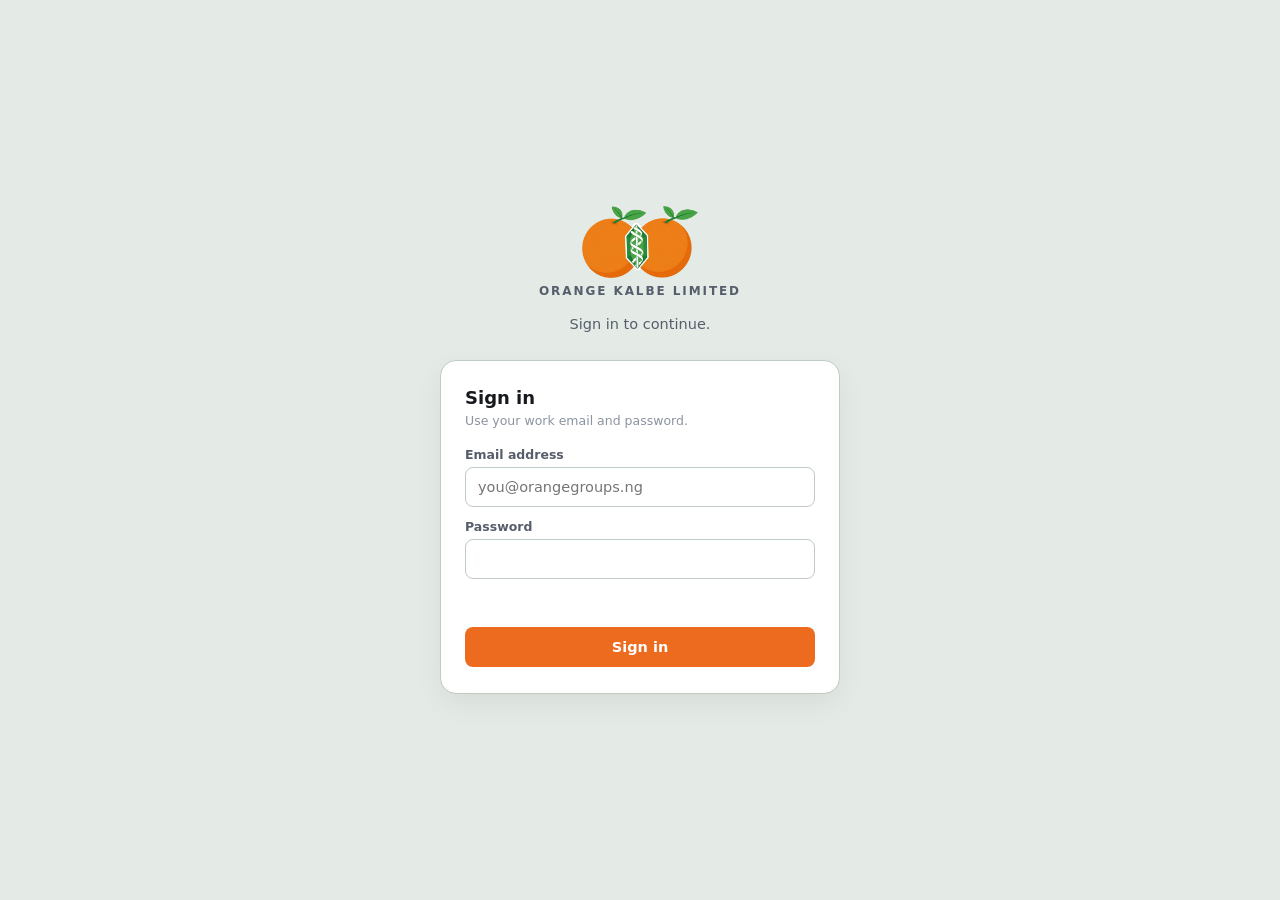
==== index.html @ 8e51a4b5 "Unify round + Engineering round 043 + QSync sign-off in the console (migrations 043-053, live 8 Nov " ====
<!DOCTYPE html>
<html lang="en">
<head>
<meta charset="UTF-8">
<link rel="icon" type="image/png" href="logo.png">
<meta name="viewport" content="width=device-width, initial-scale=1">
<title>OKL Console</title>
<style>
  :root{
    --brand:#ED6B1F; --brand-600:#D75E15;
    --bg:#E4EAE5; --surface:#FFFFFF; --line:#BFCAC2;
    --text:#16191D; --text-2:#565E6B; --text-3:#8A93A0; --danger:#B3261E;
    --r:12px; --r-lg:16px;
    --font:"Inter","Segoe UI",system-ui,-apple-system,"Helvetica Neue",Arial,sans-serif;
  }
  *,*::before,*::after{box-sizing:border-box}
  body{margin:0;min-height:100vh;background:var(--bg);color:var(--text);font-family:var(--font);
    display:flex;align-items:center;justify-content:center;padding:24px}
  .wrap{max-width:760px;width:100%;text-align:center}
  .brand-logo{display:block;margin:0 auto 6px;height:72px;width:auto}
  .brand-name{text-align:center;font-size:12px;font-weight:700;letter-spacing:.16em;color:var(--text-2);margin:0 0 18px}
  h1{font-size:26px;margin:0 0 8px;letter-spacing:-.02em}
  p.sub{color:var(--text-2);font-size:14.5px;margin:0 0 28px}
  .grid{display:grid;grid-template-columns:repeat(auto-fit,minmax(220px,1fr));gap:16px}
  a.tile{display:block;background:var(--surface);border:1px solid var(--line);border-top:5px solid var(--brand);box-shadow:0 2px 8px rgba(11,59,34,.12);border-radius:var(--r-lg);
    padding:26px 22px;text-decoration:none;color:var(--text);transition:.16s ease;text-align:left}
  a.tile:hover{border-color:var(--brand);box-shadow:0 8px 24px rgba(16,25,20,.08);transform:translateY(-2px)}
  .tile h3{margin:0;font-size:17px;color:#0F5132}
  .tile p{margin:0;font-size:13px;color:var(--text-3);line-height:1.5}
  .badge{display:inline-block;margin-top:12px;font-size:11px;font-weight:700;letter-spacing:.04em;
    text-transform:uppercase;color:var(--brand-600)}
  footer{margin-top:34px;font-size:11.5px;color:var(--text-3)}
  .card{border-top:5px solid #0F5132;background:var(--surface);border:1px solid var(--line);border-radius:var(--r-lg);padding:26px 24px;text-align:left;
    max-width:400px;margin:0 auto;box-shadow:0 10px 28px rgba(16,25,20,.06)}
  .card h2{margin:0 0 4px;font-size:18px}
  .card .hint{font-size:12.5px;color:var(--text-3);margin:0 0 16px;line-height:1.5}
  label{display:block;font-size:12.5px;font-weight:600;margin:12px 0 5px;color:var(--text-2)}
  input{width:100%;padding:11px 12px;border:1px solid var(--line);border-radius:8px;font:inherit;font-size:14.5px;background:#fff}
  input:focus{outline:2px solid rgba(237,107,31,.35);border-color:var(--brand)}
  button{font:inherit;cursor:pointer}
  .btn{width:100%;margin-top:18px;padding:12px;border:0;border-radius:8px;background:var(--brand);color:#fff;font-weight:700;font-size:14.5px}
  .btn:hover{background:var(--brand-600)} .btn:disabled{opacity:.6;cursor:default}
  .linkbtn{background:none;border:0;color:var(--text-2);font-size:13px;text-decoration:underline;padding:4px 8px}
  .err{color:var(--danger);font-size:13px;margin-top:12px;min-height:18px}
  .notice{background:#FFF4EC;border:1px solid #F7D3BB;color:#8A3B0C;border-radius:8px;padding:10px 12px;font-size:13px;margin:0 auto 16px;max-width:400px;text-align:left}
  .bar{display:flex;align-items:center;justify-content:space-between;gap:10px;margin:0 0 22px;font-size:13px;color:var(--text-2);flex-wrap:wrap}
  .bar .who{font-size:20px;color:var(--text-2)}
  .bar .who strong{color:#0F5132;font-size:24px;letter-spacing:-.01em}
  .hidden{display:none}
</style>
</head>
<body>
<div class="wrap">
  <img class="brand-logo" src="logo.png" alt="Orange Kalbe Limited" width="106" height="67">
  <div class="brand-name">ORANGE KALBE LIMITED</div>
  
  <div id="notice" class="notice hidden"></div>

  <!-- not signed in -->
  <section id="loginView" class="hidden">
    <p class="sub">Sign in to continue.</p>
    <form class="card" id="loginForm" novalidate>
      <h2>Sign in</h2>
      <p class="hint">Use your work email and password.</p>
      <label for="email">Email address</label>
      <input id="email" type="email" autocomplete="username" placeholder="you@orangegroups.ng">
      <label for="password">Password</label>
      <input id="password" type="password" autocomplete="current-password">
      <div class="err" id="loginErr"></div>
      <button class="btn" type="submit">Sign in</button>
    </form>
  </section>

  <!-- must / may change password -->
  <section id="pwView" class="hidden">
    <p class="sub" id="pwSub"></p>
    <form class="card" id="pwForm" novalidate>
      <h2>Change password</h2>
      <p class="hint">At least 8 characters. It cannot be the default password.</p>
      <label for="oldPw">Current password</label>
      <input id="oldPw" type="password" autocomplete="current-password">
      <label for="newPw">New password</label>
      <input id="newPw" type="password" autocomplete="new-password">
      <label for="newPw2">Repeat new password</label>
      <input id="newPw2" type="password" autocomplete="new-password">
      <div class="err" id="pwErr"></div>
      <button class="btn" type="submit">Save password</button>
      <div style="text-align:center;margin-top:10px"><button type="button" class="linkbtn hidden" id="pwCancel">Cancel</button>
        <button type="button" class="linkbtn" id="pwSignOut">Sign out</button></div>
    </form>
  </section>

  <!-- signed in -->
  <section id="homeView" class="hidden">
    <div class="bar">
      <div class="who">Welcome, <strong id="whoName"></strong></div>
      <div><button class="linkbtn" id="changePw">Change password</button><button class="linkbtn" id="signOut">Sign out</button></div>
    </div>
    
    <div id="noConsoles" class="notice hidden">You have not been given access to any console yet. Ask an admin to add you in Users.</div>
    <div class="grid">
      <a class="tile" data-module="employees" href="employees/">
        <h3>Human Resource</h3>
      </a>
      <a class="tile" data-module="qsync" href="qsync/">
        <h3>QSync</h3>
      </a>
      <a class="tile" data-module="procurement" href="procurement/">
        <h3>Procurement</h3>
      </a>
      <a class="tile" data-module="engineering" href="engineering/">
        <h3>Engineering</h3>
      </a>
      <a class="tile hidden" id="usersTile" href="users/">
        <h3>Users</h3>
      </a>
      <a class="tile" data-module="floor" id="floorTile" href="https://orange-group-okl-production-system.vercel.app" target="_blank" rel="noopener">
        <h3>Shop floor</h3>
      </a>
      <a class="tile" data-module="production" href="production/">
        <h3>Production</h3>
      </a>
    </div>
  </section>
</div>

<script>
(function(){
  var API = 'https://orangegroupsai.online/webhook/auth/api/';
  var KEY = 'okl.token';
  var memToken = '';
  var me = null, forced = false, idleTimer = null;
  function $(id){ return document.getElementById(id); }
  function getToken(){ try { return sessionStorage.getItem(KEY) || memToken; } catch(e){ return memToken; } }
  function setToken(t){ memToken = t || ''; try { if (t) sessionStorage.setItem(KEY, t); else sessionStorage.removeItem(KEY); } catch(e){} }
  function show(id){ ['loginView','pwView','homeView'].forEach(function(v){ $(v).classList.toggle('hidden', v !== id); }); }

  async function call(path, method, body){
    var headers = { 'Content-Type': 'application/json' };
    var t = getToken(); if (t) headers['Authorization'] = t;
    var res;
    try { res = await fetch(API + path, { method: method, headers: headers, body: body ? JSON.stringify(body) : undefined }); }
    catch(e){ throw new Error('Could not reach the server. Check your connection and try again.'); }
    var json = {}; try { json = await res.json(); } catch(e){}
    if (!res.ok){ var err = new Error(json.error || 'Something went wrong.'); err.status = res.status; throw err; }
    return json;
  }

  function resetIdle(){
    if (!me) return;
    clearTimeout(idleTimer);
    idleTimer = setTimeout(function(){ signOut('Signed out after 10 minutes of inactivity.'); }, 10 * 60 * 1000);
  }
  ['click','keydown','mousemove','touchstart'].forEach(function(e){ document.addEventListener(e, resetIdle, { passive: true }); });

  function notice(msg){ var n = $('notice'); if (!msg){ n.classList.add('hidden'); return; } n.textContent = msg; n.classList.remove('hidden'); }

  async function signOut(reason){
    try { await call('logout', 'POST'); } catch(e){}
    setToken(''); me = null; clearTimeout(idleTimer);
    showLogin(reason);
  }
  function showLogin(msg){
    notice(msg || '');
    $('password').value = ''; $('loginErr').textContent = '';
    show('loginView');
  }
  function showHome(){
    // a console sent the person here to sign in from a link (e.g. an e-mail): go back to that page
    var back = null; try { back = sessionStorage.getItem('okl.return'); sessionStorage.removeItem('okl.return'); } catch(e){}
    if (back && /^\/[a-z]+\/(index\.html)?#\//.test(back)) { location.href = back; return; }
    notice('');
    $('whoName').textContent = me.user.name;
    $('usersTile').classList.toggle('hidden', !me.user.is_admin);
    // a console tile shows only when the person can open it (any page of it); admins see everything
    var access = me.access || {}, any = false;
    Array.prototype.forEach.call(document.querySelectorAll('a.tile[data-module]'), function(t){
      var can = !!me.user.is_admin || !!access[t.getAttribute('data-module')];
      t.classList.toggle('hidden', !can); any = any || can;
    });
    $('noConsoles').classList.toggle('hidden', any || !!me.user.is_admin);
    show('homeView'); resetIdle();
  }
  function showPassword(force){
    forced = force;
    $('pwSub').textContent = force ? 'You need to choose a new password before you continue.' : 'Choose a new password.';
    ['oldPw','newPw','newPw2'].forEach(function(i){ $(i).value = ''; }); $('pwErr').textContent = '';
    $('pwCancel').classList.toggle('hidden', force);
    show('pwView');
  }
  async function load(){
    try { me = await call('me', 'GET'); }
    catch(e){ setToken(''); me = null; showLogin(e.status === 401 ? '' : e.message); return; }
    if (me.user.must_change) showPassword(true); else showHome();
  }

  $('loginForm').addEventListener('submit', async function(ev){
    ev.preventDefault();
    var email = $('email').value.trim(), password = $('password').value;
    $('loginErr').textContent = '';
    if (!email || !password){ $('loginErr').textContent = 'Enter your email and password.'; return; }
    var btn = ev.target.querySelector('button[type=submit]'); btn.disabled = true;
    try { var r = await call('login', 'POST', { email: email, password: password }); setToken(r.token); await load(); }
    catch(e){ $('loginErr').textContent = e.message; }
    finally { btn.disabled = false; }
  });
  $('pwForm').addEventListener('submit', async function(ev){
    ev.preventDefault();
    var o = $('oldPw').value, n = $('newPw').value, n2 = $('newPw2').value;
    $('pwErr').textContent = '';
    if (!o) { $('pwErr').textContent = 'Enter your current password.'; return; }
    if (n.length < 8) { $('pwErr').textContent = 'The new password must be at least 8 characters.'; return; }
    if (n !== n2) { $('pwErr').textContent = 'The two new passwords do not match.'; return; }
    var btn = ev.target.querySelector('button[type=submit]'); btn.disabled = true;
    try { await call('change-password', 'POST', { old_password: o, new_password: n }); await load(); notice('Password changed.'); }
    catch(e){ $('pwErr').textContent = e.message; if (e.status === 401) { setToken(''); showLogin('Your session has expired. Please sign in again.'); } }
    finally { btn.disabled = false; }
  });
  // the shop floor system (another team's app) signs the person in with a one-time code (60 seconds) in the link
  var FLOOR = 'https://orange-group-okl-production-system.vercel.app/';
  $('floorTile').onclick = async function(ev){
    ev.preventDefault(); notice('');
    var w = window.open('', '_blank');               // opened now, inside the click, so the browser does not block it
    try {
      var r = await call('floor-handoff', 'POST');
      if (!w) { location.href = FLOOR + '?okl_code=' + encodeURIComponent(r.code); return; }
      w.opener = null; w.location.href = FLOOR + '?okl_code=' + encodeURIComponent(r.code);
    } catch(e){
      if (w) w.close();
      if (e.status === 401) { setToken(''); showLogin('Your session has expired. Please sign in again.'); } else notice(e.message);
    }
  };
  $('changePw').onclick = function(){ showPassword(false); };
  $('pwCancel').onclick = function(){ showHome(); };
  $('pwSignOut').onclick = function(){ signOut(); };
  $('signOut').onclick = function(){ signOut(); };

  var pending = null;
  try { pending = sessionStorage.getItem('okl.notice'); sessionStorage.removeItem('okl.notice'); } catch(e){}
  if (getToken()) { load().then(function(){ if (pending) notice(pending); }); }
  else showLogin(pending || '');
})();
</script>
</body>
</html>
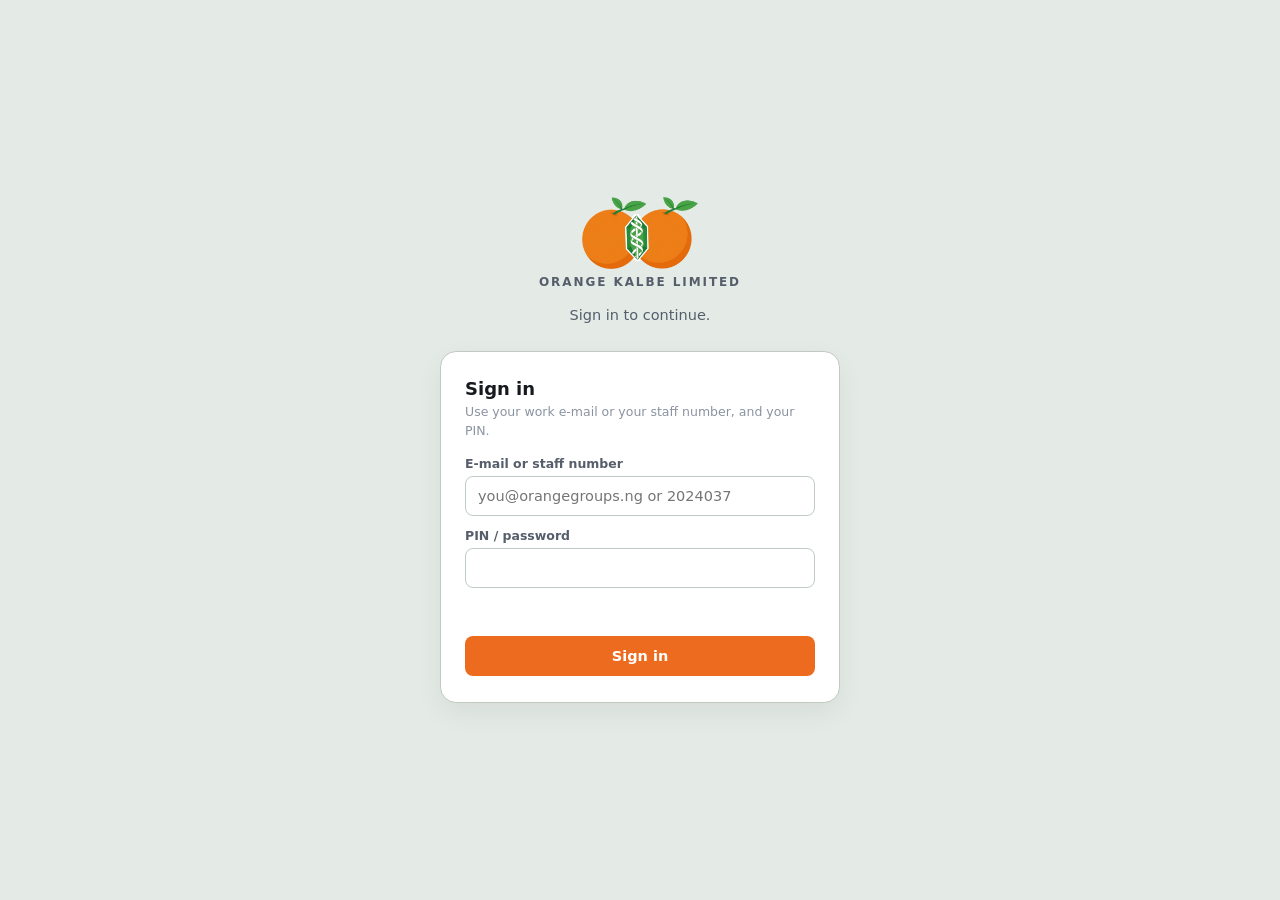
==== commit 3f071537: "Everything in the console (072, 073): Requests and My profile pages, top bar, staff-no sign-in, Proc" ====
--- a/index.html
+++ b/index.html
@@ -61,10 +61,10 @@
     <p class="sub">Sign in to continue.</p>
     <form class="card" id="loginForm" novalidate>
       <h2>Sign in</h2>
-      <p class="hint">Use your work email and password.</p>
-      <label for="email">Email address</label>
-      <input id="email" type="email" autocomplete="username" placeholder="you@orangegroups.ng">
-      <label for="password">Password</label>
+      <p class="hint">Use your work e-mail or your staff number, and your PIN.</p>
+      <label for="email">E-mail or staff number</label>
+      <input id="email" type="text" autocomplete="username" autocapitalize="off" spellcheck="false" placeholder="you@orangegroups.ng or 2024037">
+      <label for="password">PIN / password</label>
       <input id="password" type="password" autocomplete="current-password">
       <div class="err" id="loginErr"></div>
       <button class="btn" type="submit">Sign in</button>
@@ -97,8 +97,14 @@
       <div><button class="linkbtn" id="changePw">Change password</button><button class="linkbtn" id="signOut">Sign out</button></div>
     </div>
     
-    <div id="noConsoles" class="notice hidden">You have not been given access to any console yet. Ask an admin to add you in Users.</div>
     <div class="grid">
+      <!-- 072: everyone signed in has their own profile (name, staff no., competencies); Requests needs one of its two pages -->
+      <a class="tile" id="profileTile" href="profile/">
+        <h3>My profile</h3>
+      </a>
+      <a class="tile" data-module="requests" href="requests/">
+        <h3>Requests</h3>
+      </a>
       <a class="tile" data-module="employees" href="employees/">
         <h3>Human Resource</h3>
       </a>
@@ -120,10 +126,19 @@
       <a class="tile" data-module="production" href="production/">
         <h3>Production</h3>
       </a>
+      <a class="tile" data-module="datacenter" href="datacenter/">
+        <h3>Data center</h3>
+      </a>
+    </div>
+    <!-- admins: the hourly Google Sheets copy at a glance, and "Sync data now" (062) -->
+    <div id="backupBar" class="hidden" style="margin-top:16px;font-size:13px;color:var(--text-2)">
+      Google Sheets backup: <span id="backupLast">...</span>
+      <button class="linkbtn" id="syncNow" type="button">Sync data now</button>
     </div>
   </section>
 </div>
 
+<script src="startup.js"></script>
 <script>
 (function(){
   var API = 'https://orangegroupsai.online/webhook/auth/api/';
@@ -149,7 +164,7 @@
   function resetIdle(){
     if (!me) return;
     clearTimeout(idleTimer);
-    idleTimer = setTimeout(function(){ signOut('Signed out after 10 minutes of inactivity.'); }, 10 * 60 * 1000);
+    idleTimer = setTimeout(function(){ signOut('Signed out after 30 minutes of inactivity.'); }, 30 * 60 * 1000);
   }
   ['click','keydown','mousemove','touchstart'].forEach(function(e){ document.addEventListener(e, resetIdle, { passive: true }); });
 
@@ -157,7 +172,7 @@
 
   async function signOut(reason){
     try { await call('logout', 'POST'); } catch(e){}
-    setToken(''); me = null; clearTimeout(idleTimer);
+    setToken(''); me = null; clearTimeout(idleTimer); if (window.oklMe) oklMe.clear();
     showLogin(reason);
   }
   function showLogin(msg){
@@ -178,8 +193,8 @@
       var can = !!me.user.is_admin || !!access[t.getAttribute('data-module')];
       t.classList.toggle('hidden', !can); any = any || can;
     });
-    $('noConsoles').classList.toggle('hidden', any || !!me.user.is_admin);
     show('homeView'); resetIdle();
+    backupBar();
   }
   function showPassword(force){
     forced = force;
@@ -188,17 +203,44 @@
     $('pwCancel').classList.toggle('hidden', force);
     show('pwView');
   }
+  // admins: when the data was last copied to Google Sheets, and copy it now (the Data center has the details)
+  var OKL_API = API.replace(/auth\/api\/$/, 'okl/api/');
+  async function okl(path, method){
+    var res = await fetch(OKL_API + path, { method: method || 'GET', headers: { 'Content-Type': 'application/json', Authorization: getToken() } });
+    var j = {}; try { j = await res.json(); } catch(e){}
+    if (!res.ok) throw new Error(j.error || 'Something went wrong.');
+    return j;
+  }
+  function lastText(st){
+    var l = st && st.last; if (!l) return 'not run yet';
+    var t = new Date(l.at).toLocaleString('en-GB', { timeZone: 'Africa/Lagos', day: '2-digit', month: 'short', hour: '2-digit', minute: '2-digit' });
+    return (l.ok ? 'last copy ' : 'last copy FAILED ') + t;
+  }
+  async function backupBar(){
+    if (!me || !me.user.is_admin) { $('backupBar').classList.add('hidden'); return; }
+    $('backupBar').classList.remove('hidden');
+    try { var d = await okl('datacenter'); $('backupLast').textContent = lastText(d.status); } catch(e){ $('backupLast').textContent = '(could not read: ' + e.message + ')'; }
+  }
+  $('syncNow').addEventListener('click', async function(){
+    var b = $('syncNow'); b.disabled = true; b.textContent = 'Copying...';
+    try { await okl('sheets/sync', 'POST'); $('backupLast').textContent = 'copying now (a minute or two; the Data center shows when it is done)'; }
+    catch(e){ $('backupLast').textContent = e.message; }
+    setTimeout(function(){ b.disabled = false; b.textContent = 'Sync data now'; }, 60000);
+  });
+
   async function load(){
-    try { me = await call('me', 'GET'); }
+    try { me = await call('me', 'GET'); if (window.oklMe) oklMe.save(getToken(), me); }   // startup.js: the console opened next starts at once
     catch(e){ setToken(''); me = null; showLogin(e.status === 401 ? '' : e.message); return; }
-    if (me.user.must_change) showPassword(true); else showHome();
+    if (me.user.must_change) showPassword(true);
+    else if (/[?&]pw=1/.test(location.search)) { history.replaceState(null, '', location.pathname); showPassword(false); }   // "Change PIN" on My profile
+    else showHome();
   }
 
   $('loginForm').addEventListener('submit', async function(ev){
     ev.preventDefault();
     var email = $('email').value.trim(), password = $('password').value;
     $('loginErr').textContent = '';
-    if (!email || !password){ $('loginErr').textContent = 'Enter your email and password.'; return; }
+    if (!email || !password){ $('loginErr').textContent = 'Enter your e-mail or staff number, and your PIN.'; return; }
     var btn = ev.target.querySelector('button[type=submit]'); btn.disabled = true;
     try { var r = await call('login', 'POST', { email: email, password: password }); setToken(r.token); await load(); }
     catch(e){ $('loginErr').textContent = e.message; }
